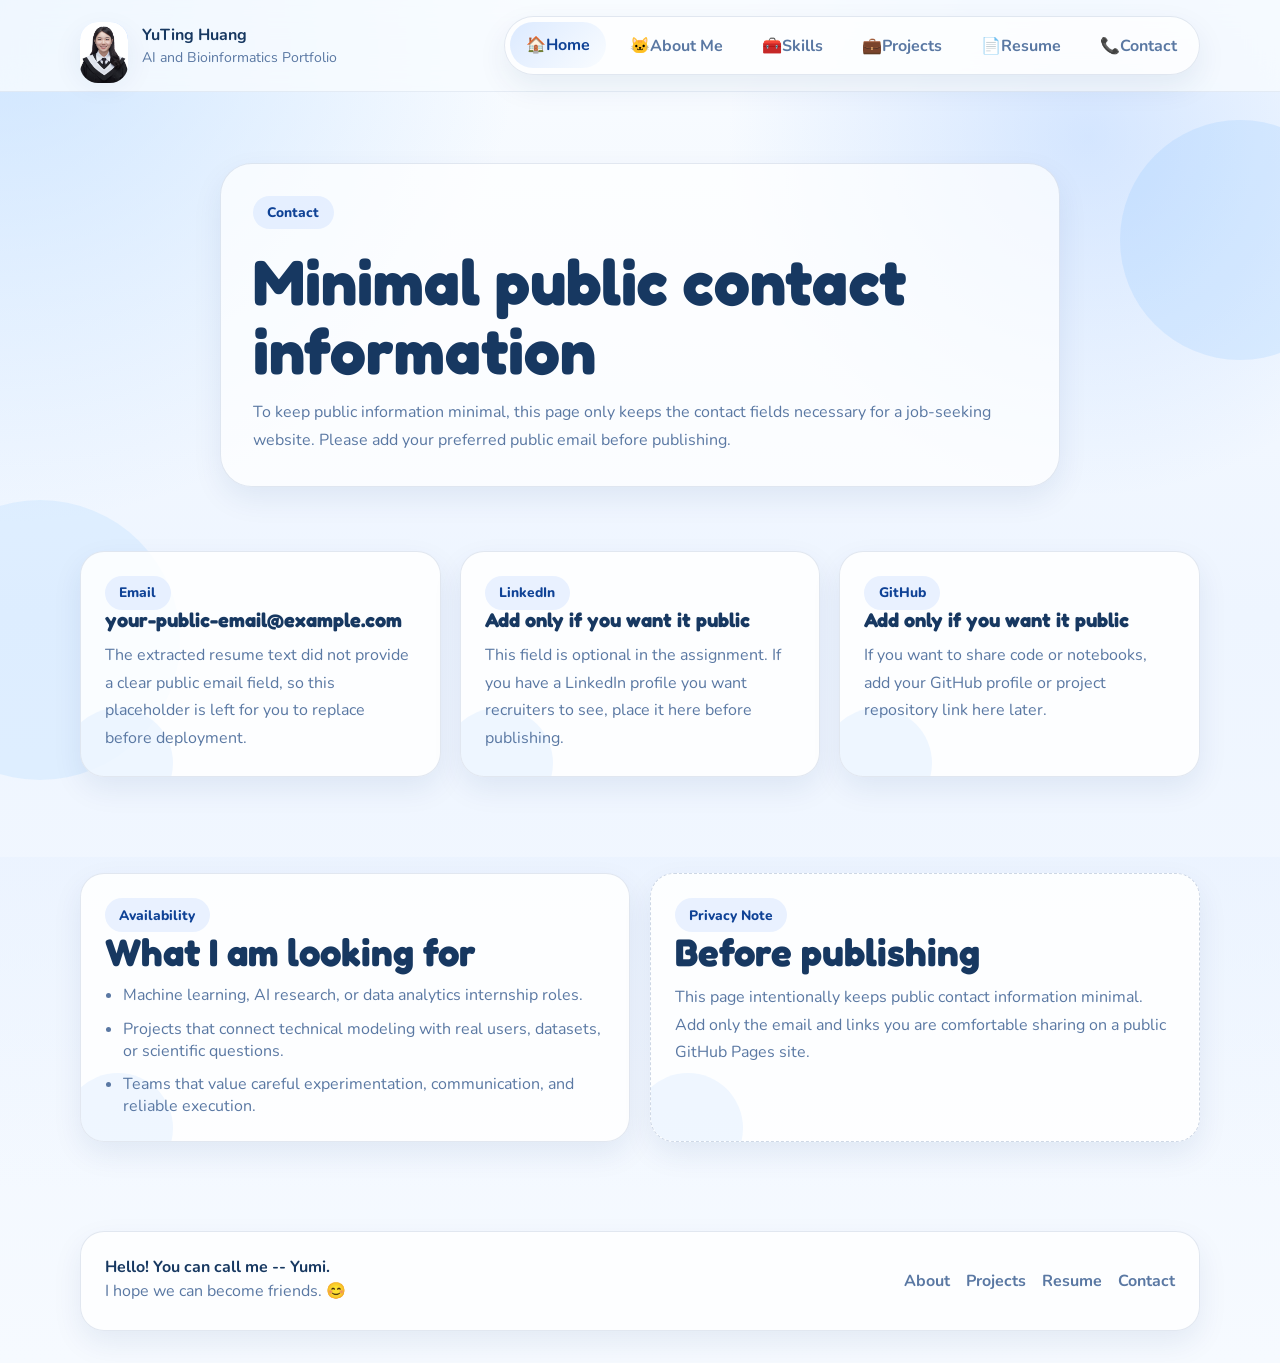
==== contact.html @ b9d5721d "Add files via upload" ====
<!DOCTYPE html>
<html lang="en">
<head>
  <meta charset="UTF-8">
  <meta name="viewport" content="width=device-width, initial-scale=1.0">
  <meta name="description" content="Contact page for YuTing Huang.">
  <title>Contact | YuTing Huang</title>
  <link rel="icon" type="image/svg+xml" href="assets/icons/favicon.svg">
  <link rel="preconnect" href="https://fonts.googleapis.com">
  <link rel="preconnect" href="https://fonts.gstatic.com" crossorigin>
  <link href="https://fonts.googleapis.com/css2?family=Fredoka:wght@500;600&family=Nunito:wght@400;500;600;700;800&display=swap" rel="stylesheet">
  <link rel="stylesheet" href="https://unpkg.com/aos@2.3.4/dist/aos.css">
  <link rel="stylesheet" href="assets/css/styles.css">
</head>
<body>
  <a class="skip-link" href="#main-content">Skip to content</a>
  <header class="site-header">
    <div class="container header-inner">
      <a class="brand" href="index.html">
        <span class="brand-mark"><img src="photo.jpg" alt="YuTing Huang"></span>
        <span class="brand-copy">
          <strong>YuTing Huang</strong>
          <span>AI and Bioinformatics Portfolio</span>
        </span>
      </a>
      <button class="menu-toggle" type="button" aria-expanded="false" aria-controls="site-nav" aria-label="Toggle navigation">
        <span></span>
        <span></span>
      </button>
      <nav id="site-nav" class="site-nav" aria-label="Primary">
        <a class="is-active" href="index.html">🏠Home</a>
        <a href="about.html">🐱About Me</a>
        <a href="skills.html">🧰Skills</a>
        <a href="projects.html">💼Projects</a>
        <a href="resume.html">📄Resume</a>
        <a href="contact.html">📞Contact</a>
      </nav>
    </div>
  </header>

  <main id="main-content">
    <section class="page-topper">
      <div class="container page-topper-inner" data-aos="fade-up">
        <span class="eyebrow">Contact</span>
        <h1>Minimal public contact information</h1>
        <p>To keep public information minimal, this page only keeps the contact fields necessary for a job-seeking website. Please add your preferred public email before publishing.</p>
      </div>
    </section>

    <section class="section">
      <div class="container contact-grid">
        <article class="contact-card" data-aos="fade-up">
          <span class="eyebrow">Email</span>
          <h2>your-public-email@example.com</h2>
          <p>The extracted resume text did not provide a clear public email field, so this placeholder is left for you to replace before deployment.</p>
        </article>
        <article class="contact-card" data-aos="fade-up" data-aos-delay="70">
          <span class="eyebrow">LinkedIn</span>
          <h2>Add only if you want it public</h2>
          <p>This field is optional in the assignment. If you have a LinkedIn profile you want recruiters to see, place it here before publishing.</p>
        </article>
        <article class="contact-card" data-aos="fade-up" data-aos-delay="140">
          <span class="eyebrow">GitHub</span>
          <h2>Add only if you want it public</h2>
          <p>If you want to share code or notebooks, add your GitHub profile or project repository link here later.</p>
        </article>
      </div>
    </section>

    <section class="section soft-section">
      <div class="container split-layout">
        <article class="panel-card" data-aos="fade-up">
          <span class="eyebrow">Availability</span>
          <h2>What I am looking for</h2>
          <ul class="bullet-list">
            <li>Machine learning, AI research, or data analytics internship roles.</li>
            <li>Projects that connect technical modeling with real users, datasets, or scientific questions.</li>
            <li>Teams that value careful experimentation, communication, and reliable execution.</li>
          </ul>
        </article>
        <article class="panel-card dotted-card" data-aos="fade-up" data-aos-delay="80">
          <span class="eyebrow">Privacy Note</span>
          <h2>Before publishing</h2>
          <p>This page intentionally keeps public contact information minimal. Add only the email and links you are comfortable sharing on a public GitHub Pages site.</p>
        </article>
      </div>
    </section>
  </main>

  <footer class="site-footer">
    <div class="container footer-inner">
      <div>
        <strong>Hello! You can call me -- Yumi.</strong>
        <p>I hope we can become friends. 😊</p>
      </div>
      <div class="footer-links">
        <a href="about.html">About</a>
        <a href="projects.html">Projects</a>
        <a href="resume.html">Resume</a>
        <a href="contact.html">Contact</a>
      </div>
    </div>
  </footer>

  <script defer src="https://unpkg.com/aos@2.3.4/dist/aos.js"></script>
  <script defer src="assets/js/main.js"></script>
</body>
</html>
---- assets/css/styles.css ----
:root {
  --bg: #f4f9ff;
  --bg-soft: #edf4ff;
  --surface: rgba(255, 255, 255, 0.85);
  --line: rgba(25, 68, 135, 0.12);
  --line-strong: rgba(18, 61, 126, 0.2);
  --text: #173861;
  --text-soft: #5a78a3;
  --primary: #5a94ff;
  --primary-deep: #0f4296;
  --shadow: 0 20px 50px rgba(19, 53, 111, 0.12);
  --shadow-soft: 0 12px 30px rgba(19, 53, 111, 0.08);
  --radius-xl: 32px;
  --radius-lg: 24px;
  --radius-md: 18px;
  --container: min(1120px, calc(100% - 2rem));
  --transition: 220ms ease;
}

*,
*::before,
*::after {
  box-sizing: border-box;
}

html {
  scroll-behavior: smooth;
}

body {
  margin: 0;
  min-height: 100vh;
  font-family: "Nunito", sans-serif;
  color: var(--text);
  background:
    radial-gradient(circle at top left, rgba(170, 210, 255, 0.55), transparent 28%),
    radial-gradient(circle at 85% 10%, rgba(123, 176, 255, 0.28), transparent 22%),
    linear-gradient(180deg, #f9fcff 0%, #eef5ff 45%, #f6faff 100%);
}

body::before,
body::after {
  content: "";
  position: fixed;
  z-index: -1;
  border-radius: 999px;
}

body::before {
  top: 120px;
  right: -80px;
  width: 240px;
  height: 240px;
  background: rgba(125, 187, 255, 0.18);
}

body::after {
  left: -100px;
  bottom: 120px;
  width: 280px;
  height: 280px;
  background: rgba(144, 203, 255, 0.18);
}

a {
  color: inherit;
  text-decoration: none;
}

button {
  font: inherit;
}

.container {
  width: var(--container);
  margin: 0 auto;
}

.skip-link {
  position: absolute;
  left: 1rem;
  top: -3rem;
  padding: 0.75rem 1rem;
  background: var(--primary-deep);
  color: #fff;
  border-radius: 999px;
  z-index: 999;
  transition: top var(--transition);
}

.skip-link:focus {
  top: 1rem;
}

.site-header {
  position: sticky;
  top: 0;
  z-index: 50;
  backdrop-filter: blur(16px);
  background: rgba(248, 252, 255, 0.8);
  border-bottom: 1px solid rgba(18, 61, 126, 0.08);
}

.header-inner {
  display: flex;
  align-items: center;
  justify-content: space-between;
  gap: 1rem;
  padding: 1rem 0;
}

.brand {
  display: inline-flex;
  align-items: center;
  gap: 0.9rem;
}

.brand-mark {
  width: 48px;
  height: 48px;
  display: grid;
  place-items: center;
  border-radius: 18px;
  background: linear-gradient(145deg, #d7e8ff, #6ea6ff);
  color: var(--primary-deep);
  font-family: "Fredoka", sans-serif;
  font-size: 1.5rem;
  box-shadow: var(--shadow-soft);
}

.brand-mark img {
    width: 100%;
    height: 100%;
    object-fit: cover;
    border-radius: 18px;
    display: block;
}

.brand-copy {
  display: flex;
  flex-direction: column;
  gap: 0.15rem;
}

.brand-copy strong {
  font-size: 1rem;
}

.brand-copy span {
  color: var(--text-soft);
  font-size: 0.88rem;
}

.site-nav {
  display: flex;
  align-items: center;
  gap: 0.45rem;
  padding: 0.35rem;
  border-radius: 999px;
  border: 1px solid var(--line);
  background: rgba(255, 255, 255, 0.72);
  box-shadow: var(--shadow-soft);
}

.site-nav a {
  padding: 0.75rem 1rem;
  border-radius: 999px;
  color: var(--text-soft);
  font-weight: 700;
  transition: background var(--transition), color var(--transition), transform var(--transition);
}

.site-nav a:hover,
.site-nav a:focus-visible,
.site-nav a.is-active {
  background: linear-gradient(135deg, #dceaff, #f9fcff);
  color: var(--primary-deep);
  transform: translateY(-1px);
}

.menu-toggle {
  display: none;
  width: 52px;
  height: 52px;
  border: 0;
  border-radius: 16px;
  background: rgba(255, 255, 255, 0.88);
  box-shadow: var(--shadow-soft);
  align-items: center;
  justify-content: center;
  flex-direction: column;
  gap: 0.4rem;
  cursor: pointer;
}

.menu-toggle span {
  width: 22px;
  height: 2px;
  background: var(--primary-deep);
  border-radius: 999px;
}

.hero-section,
.page-topper {
  padding: 4.4rem 0 2rem;
}

.hero-grid {
  display: grid;
  grid-template-columns: minmax(0, 1.2fr) minmax(320px, 0.8fr);
  align-items: center;
  gap: 2rem;
}

.eyebrow {
  display: inline-flex;
  align-items: center;
  padding: 0.45rem 0.9rem;
  border-radius: 999px;
  background: rgba(90, 148, 255, 0.12);
  color: var(--primary-deep);
  font-weight: 800;
  font-size: 0.86rem;
}

h1,
h2,
h3 {
  margin: 0;
  font-family: "Fredoka", sans-serif;
  line-height: 1.08;
}

h1 {
  margin-top: 1.1rem;
  font-size: clamp(2.6rem, 5vw, 4.7rem);
}

h2 {
  font-size: clamp(1.75rem, 3vw, 2.7rem);
}

h3 {
  font-size: 1.25rem;
}

p {
  margin: 0;
  line-height: 1.72;
  color: var(--text-soft);
}

.lead {
  margin-top: 1.2rem;
  max-width: 62ch;
  font-size: 1.08rem;
}

.tag-row,
.cta-row,
.hero-stat-grid,
.role-chip-group,
.summary-chip-group {
  display: flex;
  flex-wrap: wrap;
  gap: 0.8rem;
}

.tag-row {
  margin-top: 1.35rem;
}

.tag,
.role-chip-group span,
.summary-chip-group span {
  padding: 0.75rem 1rem;
  border-radius: 999px;
  background: rgba(255, 255, 255, 0.84);
  border: 1px solid var(--line);
  box-shadow: var(--shadow-soft);
  color: var(--primary-deep);
  font-weight: 700;
}

.cta-row {
  margin-top: 1.45rem;
}

.button {
  display: inline-flex;
  align-items: center;
  justify-content: center;
  padding: 0.95rem 1.3rem;
  border-radius: 999px;
  border: 1px solid transparent;
  font-weight: 800;
  cursor: pointer;
  transition: transform var(--transition), box-shadow var(--transition), background var(--transition);
}

.button:hover,
.button:focus-visible {
  transform: translateY(-2px);
}

.button-primary {
  color: #fff;
  background: linear-gradient(135deg, #0f4296, #6ba4ff);
  box-shadow: 0 14px 30px rgba(15, 66, 150, 0.25);
}

.button-secondary {
  color: var(--primary-deep);
  background: rgba(255, 255, 255, 0.82);
  border-color: var(--line);
  box-shadow: var(--shadow-soft);
}

.hero-stat-grid {
  margin-top: 1.55rem;
}

.mini-card {
  min-width: 150px;
  flex: 1 1 0;
  padding: 1rem 1.1rem;
  border-radius: var(--radius-md);
  background: rgba(255, 255, 255, 0.78);
  border: 1px solid var(--line);
  box-shadow: var(--shadow-soft);
}

.mini-card strong {
  display: block;
  color: var(--primary-deep);
  font-size: 1.1rem;
  margin-bottom: 0.3rem;
}

.hero-visual {
  position: relative;
  min-height: 460px;
  display: grid;
  place-items: center;
}

.hero-cloud {
  position: absolute;
  inset: 60px 20px 50px;
  border-radius: 44% 56% 52% 48% / 40% 52% 48% 60%;
  background: linear-gradient(180deg, rgba(224, 238, 255, 0.9), rgba(188, 219, 255, 0.55));
  border: 1px solid rgba(108, 163, 255, 0.18);
}

.hero-orb {
  position: relative;
  z-index: 1;
  width: min(100%, 310px);
  padding: 1.5rem;
  border-radius: 34px;
  background: linear-gradient(180deg, rgba(255, 255, 255, 0.95), rgba(228, 240, 255, 0.9));
  border: 1px solid rgba(88, 143, 240, 0.2);
  box-shadow: var(--shadow);
  text-align: center;
}

.hero-orb::before {
  content: "";
  display: block;
  width: 190px;
  height: 190px;
  margin: 0 auto 1rem;
  border-radius: 50%;
  background:
    radial-gradient(circle at 30% 30%, rgba(255, 255, 255, 0.95), rgba(142, 190, 255, 0.55) 40%, rgba(46, 99, 192, 0.9) 100%);
  box-shadow:
    inset -12px -18px 24px rgba(17, 69, 145, 0.16),
    0 16px 32px rgba(17, 69, 145, 0.16);
}

.hero-orb-face {
  position: absolute;
  top: 98px;
  left: 50%;
  transform: translateX(-50%);
  display: flex;
  gap: 22px;
}

.hero-orb-face span {
  width: 14px;
  height: 18px;
  border-radius: 999px;
  background: var(--primary-deep);
}

.hero-orb p {
  color: var(--text);
  font-weight: 700;
}

.floating-pill {
  position: absolute;
  padding: 0.7rem 1rem;
  border-radius: 999px;
  background: rgba(255, 255, 255, 0.85);
  border: 1px solid rgba(88, 143, 240, 0.18);
  box-shadow: var(--shadow-soft);
  color: var(--primary-deep);
  font-weight: 800;
}

.pill-one {
  top: 5%;
  right: 10%;
  animation: floaty 5s ease-in-out infinite;
}

.pill-two {
  left: 0;
  bottom: 18%;
  animation: floaty 5.8s ease-in-out infinite 0.4s;
}

.pill-three {
  right: 3%;
  bottom: 5%;
  animation: floaty 6.2s ease-in-out infinite 0.2s;
}

@keyframes floaty {
  0%,
  100% {
    transform: translateY(0);
  }
  50% {
    transform: translateY(-8px);
  }
}

.section {
  padding: 2rem 0 4rem;
}

.soft-section::before {
  content: "";
  position: absolute;
  inset: 1rem 0 auto;
  height: calc(100% - 2rem);
  background: linear-gradient(180deg, rgba(230, 240, 255, 0.45), rgba(255, 255, 255, 0));
  z-index: -1;
}

.section-head {
  max-width: 760px;
  margin-bottom: 1.6rem;
}

.section-head p {
  margin-top: 0.75rem;
}

.three-col-grid,
.project-preview-grid,
.two-col-grid,
.contact-grid,
.skill-grid {
  display: grid;
  gap: 1.2rem;
}

.three-col-grid,
.project-preview-grid {
  grid-template-columns: repeat(3, minmax(0, 1fr));
}

.two-col-grid,
.skill-grid {
  grid-template-columns: repeat(2, minmax(0, 1fr));
}

.contact-grid {
  grid-template-columns: repeat(3, minmax(0, 1fr));
}

.info-card,
.project-preview-card,
.panel-card,
.contact-card,
.resume-summary-card,
.project-card,
.skill-card {
  position: relative;
  overflow: hidden;
  padding: 1.5rem;
  border-radius: var(--radius-lg);
  background: rgba(255, 255, 255, 0.85);
  border: 1px solid var(--line);
  box-shadow: var(--shadow-soft);
}

.info-card::after,
.project-preview-card::after,
.panel-card::after,
.contact-card::after,
.resume-summary-card::after,
.project-card::after,
.skill-card::after {
  content: "";
  position: absolute;
  inset: auto auto -42px -18px;
  width: 110px;
  height: 110px;
  border-radius: 50%;
  background: rgba(134, 188, 255, 0.12);
  z-index: 0;
}

.info-card > *,
.project-preview-card > *,
.panel-card > *,
.contact-card > *,
.resume-summary-card > *,
.project-card > *,
.skill-card > * {
  position: relative;
  z-index: 1;
}

.card-icon {
  width: 52px;
  height: 52px;
  display: grid;
  place-items: center;
  margin-bottom: 1rem;
  border-radius: 18px;
  background: rgba(90, 148, 255, 0.14);
  color: var(--primary-deep);
  font-family: "Fredoka", sans-serif;
}

.info-card h3,
.project-preview-card h3,
.panel-card h2,
.contact-card h2,
.resume-summary-card h2,
.skill-card h3 {
  margin-bottom: 0.7rem;
}

.project-topline,
.project-card-top {
  display: flex;
  align-items: center;
  justify-content: space-between;
  gap: 1rem;
}

.pill-label {
  display: inline-flex;
  align-items: center;
  margin-bottom: 0.75rem;
  padding: 0.45rem 0.78rem;
  border-radius: 999px;
  background: rgba(90, 148, 255, 0.12);
  color: var(--primary-deep);
  font-weight: 800;
  font-size: 0.88rem;
}

.pill-label.alt {
  background: rgba(15, 66, 150, 0.08);
}

.compact-list li + li,
.bullet-list li + li {
  margin-top: 0.7rem;
}

.bullet-list {
  margin: 0;
  padding-left: 1.1rem;
  color: var(--text-soft);
}

.center-row {
  margin-top: 1.6rem;
  display: flex;
  justify-content: center;
}

.cta-panel {
  display: flex;
  align-items: center;
  justify-content: space-between;
  gap: 1.4rem;
  padding: 1.8rem;
  border-radius: var(--radius-xl);
  background: linear-gradient(135deg, rgba(13, 59, 136, 0.95), rgba(102, 158, 255, 0.92));
  color: #fff;
  box-shadow: var(--shadow);
}

.cta-panel p,
.cta-panel .eyebrow {
  color: rgba(255, 255, 255, 0.9);
}

.cta-panel .eyebrow {
  background: rgba(255, 255, 255, 0.14);
}

.page-topper-inner {
  max-width: 840px;
  padding: 2rem;
  border-radius: var(--radius-xl);
  background: rgba(255, 255, 255, 0.7);
  border: 1px solid var(--line);
  box-shadow: var(--shadow-soft);
}

.page-topper-inner p {
  margin-top: 0.9rem;
}

.split-layout,
.resume-grid {
  display: grid;
  grid-template-columns: repeat(2, minmax(0, 1fr));
  gap: 1.2rem;
}

.detail-stack {
  display: grid;
  gap: 1rem;
}

.detail-label {
  display: block;
  margin-bottom: 0.25rem;
  color: var(--primary-deep);
  font-weight: 800;
}

.accent-card {
  background: linear-gradient(180deg, rgba(242, 248, 255, 0.92), rgba(214, 232, 255, 0.75));
}

.dotted-card {
  border-style: dashed;
  border-color: var(--line-strong);
}

.quote-card {
  font-size: 1.15rem;
  color: var(--text);
  font-weight: 700;
}

.skill-head {
  display: flex;
  align-items: center;
  justify-content: space-between;
  gap: 1rem;
  margin-bottom: 0.5rem;
}

.skill-head span {
  color: var(--primary-deep);
  font-weight: 800;
}

.skill-bar {
  margin-top: 1rem;
  height: 12px;
  border-radius: 999px;
  background: rgba(90, 148, 255, 0.12);
  overflow: hidden;
}

.skill-bar span {
  display: block;
  height: 100%;
  border-radius: inherit;
  background: linear-gradient(90deg, #87bcff, #2362cf);
}

.tool-cloud {
  display: flex;
  flex-wrap: wrap;
  gap: 0.85rem;
}

.tool-cloud span {
  padding: 0.8rem 1rem;
  border-radius: 18px;
  background: rgba(255, 255, 255, 0.82);
  border: 1px solid var(--line);
  box-shadow: var(--shadow-soft);
  color: var(--primary-deep);
  font-weight: 700;
}

.project-filter-section {
  padding-top: 0.4rem;
}

.filter-group {
  display: flex;
  flex-wrap: wrap;
  gap: 0.8rem;
  margin-bottom: 1.5rem;
}

.filter-chip {
  padding: 0.75rem 1rem;
  border-radius: 999px;
  border: 1px solid var(--line);
  background: rgba(255, 255, 255, 0.8);
  color: var(--primary-deep);
  font-weight: 800;
  box-shadow: var(--shadow-soft);
  cursor: pointer;
  transition: transform var(--transition), background var(--transition);
}

.filter-chip:hover,
.filter-chip:focus-visible,
.filter-chip.is-active {
  transform: translateY(-1px);
  background: linear-gradient(135deg, rgba(231, 241, 255, 0.95), rgba(250, 252, 255, 0.95));
}

.project-stack {
  display: grid;
  gap: 1.2rem;
}

.project-card h2 {
  font-size: 1.6rem;
}

.project-time {
  white-space: nowrap;
  color: var(--text-soft);
  font-weight: 800;
}

.project-card-grid {
  display: grid;
  grid-template-columns: repeat(2, minmax(0, 1fr));
  gap: 1rem;
  margin-top: 1.2rem;
}

.project-card-grid h3 {
  margin-bottom: 0.45rem;
  font-size: 1rem;
}

.full-span {
  grid-column: 1 / -1;
}

.resume-summary-card {
  display: flex;
  align-items: center;
  justify-content: space-between;
  gap: 1rem;
}

.timeline {
  position: relative;
  display: grid;
  gap: 1.2rem;
}

.timeline::before {
  content: "";
  position: absolute;
  left: 9px;
  top: 6px;
  bottom: 6px;
  width: 2px;
  background: rgba(90, 148, 255, 0.24);
}

.timeline-item {
  position: relative;
  display: flex;
  gap: 1rem;
}

.timeline-dot {
  width: 20px;
  height: 20px;
  flex: 0 0 20px;
  margin-top: 3px;
  border-radius: 50%;
  background: linear-gradient(180deg, #7db4ff, #0f4296);
  box-shadow: 0 0 0 6px rgba(125, 180, 255, 0.14);
}

.timeline-item span {
  display: inline-block;
  margin-top: 0.35rem;
  color: var(--primary-deep);
  font-weight: 700;
}

.contact-card h2 {
  font-size: 1.25rem;
  word-break: break-word;
}

.site-footer {
  padding: 1.6rem 0 2rem;
}

.footer-inner {
  display: flex;
  align-items: center;
  justify-content: space-between;
  gap: 1.2rem;
  padding: 1.5rem;
  border-radius: var(--radius-lg);
  background: rgba(255, 255, 255, 0.78);
  border: 1px solid var(--line);
  box-shadow: var(--shadow-soft);
}

.footer-links {
  display: flex;
  flex-wrap: wrap;
  gap: 1rem;
}

.footer-links a {
  color: var(--text-soft);
  font-weight: 700;
}

.soft-section {
  position: relative;
}

.is-hidden {
  display: none !important;
}

@media (max-width: 960px) {
  .hero-grid,
  .split-layout,
  .resume-grid,
  .three-col-grid,
  .project-preview-grid,
  .contact-grid {
    grid-template-columns: 1fr;
  }

  .two-col-grid,
  .skill-grid,
  .project-card-grid {
    grid-template-columns: 1fr;
  }

  .hero-visual {
    min-height: 380px;
  }

  .cta-panel,
  .resume-summary-card,
  .footer-inner {
    flex-direction: column;
    align-items: flex-start;
  }
}

@media (max-width: 820px) {
  .menu-toggle {
    display: inline-flex;
  }

  .site-nav {
    position: absolute;
    left: 1rem;
    right: 1rem;
    top: calc(100% + 0.6rem);
    display: none;
    flex-direction: column;
    align-items: stretch;
    padding: 0.6rem;
    border-radius: 24px;
  }

  .site-nav.is-open {
    display: flex;
  }

  .site-nav a {
    text-align: center;
  }
}

@media (max-width: 640px) {
  .hero-section,
  .page-topper {
    padding-top: 3.4rem;
  }

  h1 {
    font-size: clamp(2.2rem, 12vw, 3.4rem);
  }

  .page-topper-inner,
  .info-card,
  .project-preview-card,
  .panel-card,
  .contact-card,
  .resume-summary-card,
  .project-card,
  .skill-card,
  .cta-panel {
    padding: 1.2rem;
  }

  .hero-orb {
    width: 100%;
  }

  .hero-orb::before {
    width: 160px;
    height: 160px;
  }

  .hero-orb-face {
    top: 86px;
  }

  .project-topline,
  .project-card-top {
    flex-direction: column;
    align-items: flex-start;
  }

  .tag-row,
  .cta-row,
  .hero-stat-grid,
  .role-chip-group,
  .summary-chip-group {
    gap: 0.6rem;
  }
}

@media print {
  body {
    background: #fff;
  }

  .site-header,
  .site-footer,
  .menu-toggle,
  .floating-pill,
  .hero-cloud,
  .hero-orb,
  .hero-visual,
  .button,
  .filter-group {
    display: none !important;
  }

  .section,
  .page-topper {
    padding: 1rem 0;
  }

  .page-topper-inner,
  .info-card,
  .project-preview-card,
  .panel-card,
  .contact-card,
  .resume-summary-card,
  .project-card,
  .skill-card {
    box-shadow: none;
    background: #fff;
    border-color: #d3deee;
  }
}
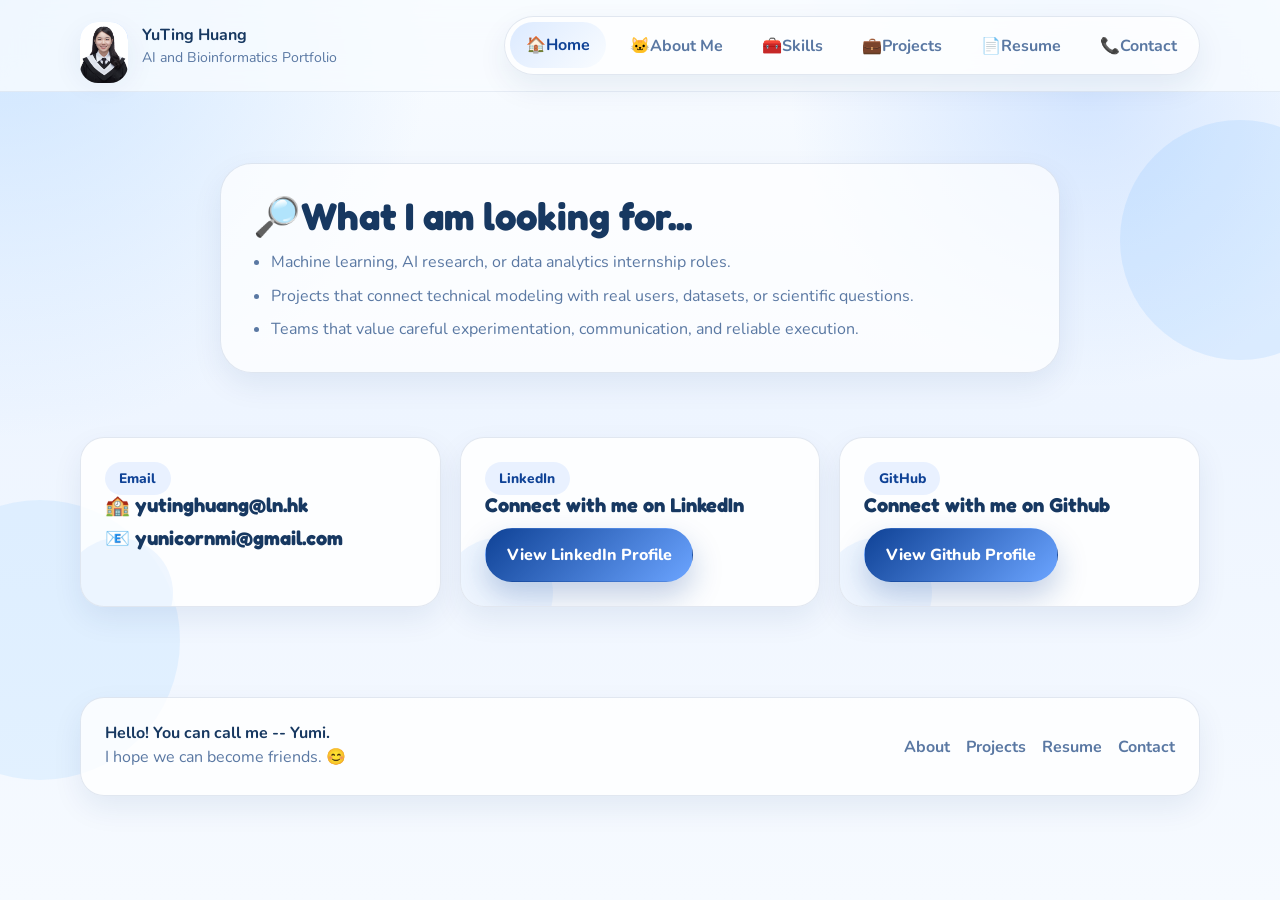
==== commit 076c4c30: "Add files via upload" ====
--- a/contact.html
+++ b/contact.html
@@ -41,50 +41,48 @@
   <main id="main-content">
     <section class="page-topper">
       <div class="container page-topper-inner" data-aos="fade-up">
-        <span class="eyebrow">Contact</span>
-        <h1>Minimal public contact information</h1>
-        <p>To keep public information minimal, this page only keeps the contact fields necessary for a job-seeking website. Please add your preferred public email before publishing.</p>
+          <h2>🔎What I am looking for...</h2>
+          <p></p>
+          <ul class="bullet-list">
+            <li>Machine learning, AI research, or data analytics internship roles.</li>
+            <li>Projects that connect technical modeling with real users, datasets, or scientific questions.</li>
+            <li>Teams that value careful experimentation, communication, and reliable execution.</li>
+          </ul>
       </div>
     </section>
+
 
     <section class="section">
       <div class="container contact-grid">
         <article class="contact-card" data-aos="fade-up">
           <span class="eyebrow">Email</span>
-          <h2>your-public-email@example.com</h2>
-          <p>The extracted resume text did not provide a clear public email field, so this placeholder is left for you to replace before deployment.</p>
+          <h2>🏫 yutinghuang@ln.hk</h2>
+          <h2>📧 yunicornmi@gmail.com</h2>
         </article>
         <article class="contact-card" data-aos="fade-up" data-aos-delay="70">
           <span class="eyebrow">LinkedIn</span>
-          <h2>Add only if you want it public</h2>
-          <p>This field is optional in the assignment. If you have a LinkedIn profile you want recruiters to see, place it here before publishing.</p>
+          <h2>Connect with me on LinkedIn</h2>
+          <a class="button button-primary"
+            href="https://www.linkedin.com/in/yutinghuang-70504b3a8"
+            target="_blank"
+            rel="noopener noreferrer">
+            View LinkedIn Profile
+          </a>
         </article>
-        <article class="contact-card" data-aos="fade-up" data-aos-delay="140">
+        <article class="contact-card" data-aos="fade-up" data-aos-delay="70">
           <span class="eyebrow">GitHub</span>
-          <h2>Add only if you want it public</h2>
-          <p>If you want to share code or notebooks, add your GitHub profile or project repository link here later.</p>
+          <h2>Connect with me on Github</h2>
+          <a class="button button-primary"
+            href="https://github.com/UnicornYumi"
+            target="_blank"
+            rel="noopener noreferrer">
+            View Github Profile
+          </a>
         </article>
       </div>
     </section>
 
-    <section class="section soft-section">
-      <div class="container split-layout">
-        <article class="panel-card" data-aos="fade-up">
-          <span class="eyebrow">Availability</span>
-          <h2>What I am looking for</h2>
-          <ul class="bullet-list">
-            <li>Machine learning, AI research, or data analytics internship roles.</li>
-            <li>Projects that connect technical modeling with real users, datasets, or scientific questions.</li>
-            <li>Teams that value careful experimentation, communication, and reliable execution.</li>
-          </ul>
-        </article>
-        <article class="panel-card dotted-card" data-aos="fade-up" data-aos-delay="80">
-          <span class="eyebrow">Privacy Note</span>
-          <h2>Before publishing</h2>
-          <p>This page intentionally keeps public contact information minimal. Add only the email and links you are comfortable sharing on a public GitHub Pages site.</p>
-        </article>
-      </div>
-    </section>
+    
   </main>
 
   <footer class="site-footer">
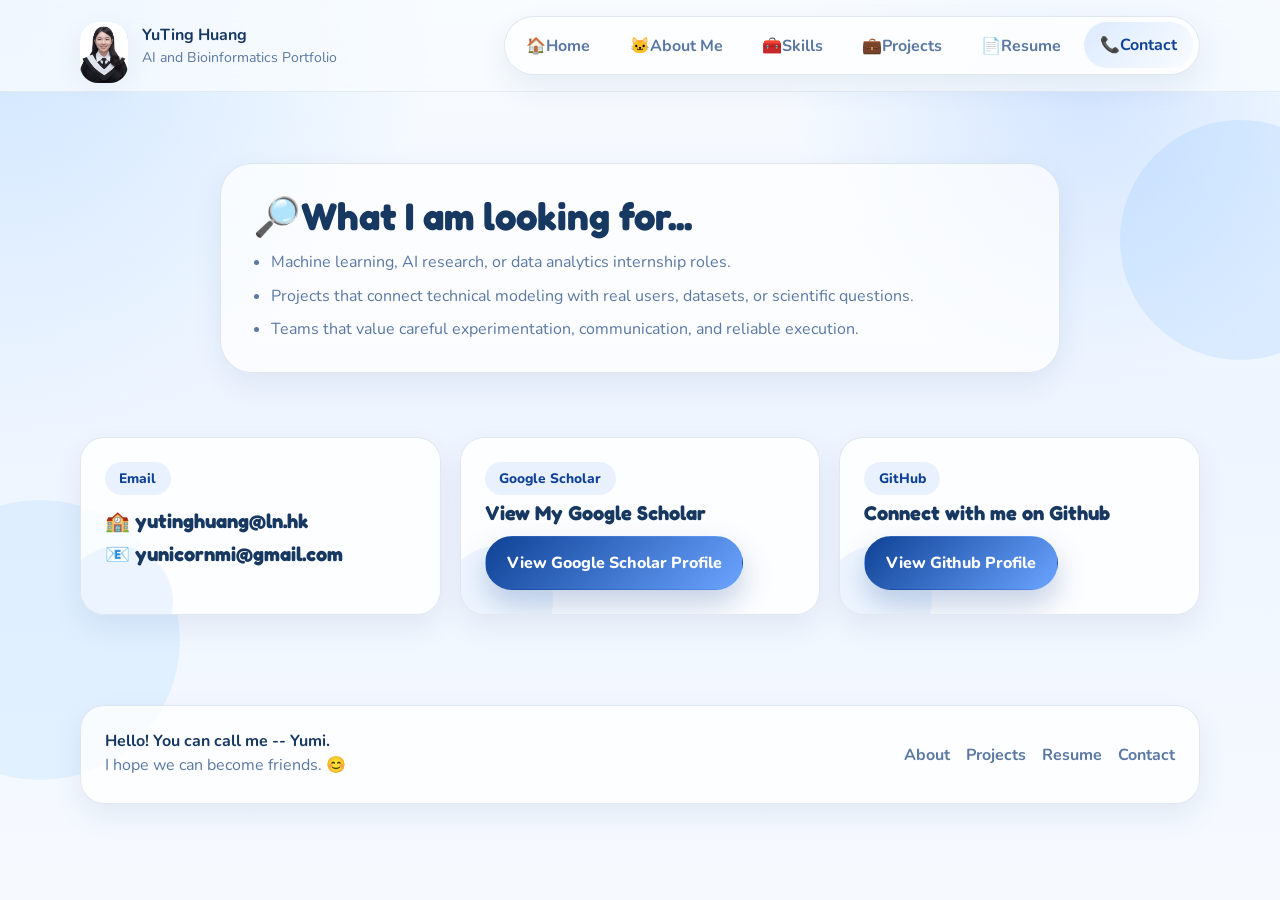
==== commit 58456b25: "Add files via upload" ====
--- a/contact.html
+++ b/contact.html
@@ -28,12 +28,12 @@
         <span></span>
       </button>
       <nav id="site-nav" class="site-nav" aria-label="Primary">
-        <a class="is-active" href="index.html">🏠Home</a>
+        <a href="index.html">🏠Home</a>
         <a href="about.html">🐱About Me</a>
         <a href="skills.html">🧰Skills</a>
         <a href="projects.html">💼Projects</a>
         <a href="resume.html">📄Resume</a>
-        <a href="contact.html">📞Contact</a>
+        <a class="is-active" href="contact.html">📞Contact</a>
       </nav>
     </div>
   </header>
@@ -55,22 +55,22 @@
     <section class="section">
       <div class="container contact-grid">
         <article class="contact-card" data-aos="fade-up">
-          <span class="eyebrow">Email</span>
+          <span class="eyebrow" style="margin-bottom: 1rem;">Email</span>
           <h2>🏫 yutinghuang@ln.hk</h2>
           <h2>📧 yunicornmi@gmail.com</h2>
         </article>
         <article class="contact-card" data-aos="fade-up" data-aos-delay="70">
-          <span class="eyebrow">LinkedIn</span>
-          <h2>Connect with me on LinkedIn</h2>
+          <span class="eyebrow" style="margin-bottom: 0.5rem;">Google Scholar</span>
+          <h2>View My Google Scholar</h2>
           <a class="button button-primary"
-            href="https://www.linkedin.com/in/yutinghuang-70504b3a8"
+            href="https://scholar.google.com/citations?user=A3n64owAAAAJ"
             target="_blank"
             rel="noopener noreferrer">
-            View LinkedIn Profile
+            View Google Scholar Profile
           </a>
         </article>
         <article class="contact-card" data-aos="fade-up" data-aos-delay="70">
-          <span class="eyebrow">GitHub</span>
+          <span class="eyebrow" style="margin-bottom: 0.5rem;">GitHub</span>
           <h2>Connect with me on Github</h2>
           <a class="button button-primary"
             href="https://github.com/UnicornYumi"
